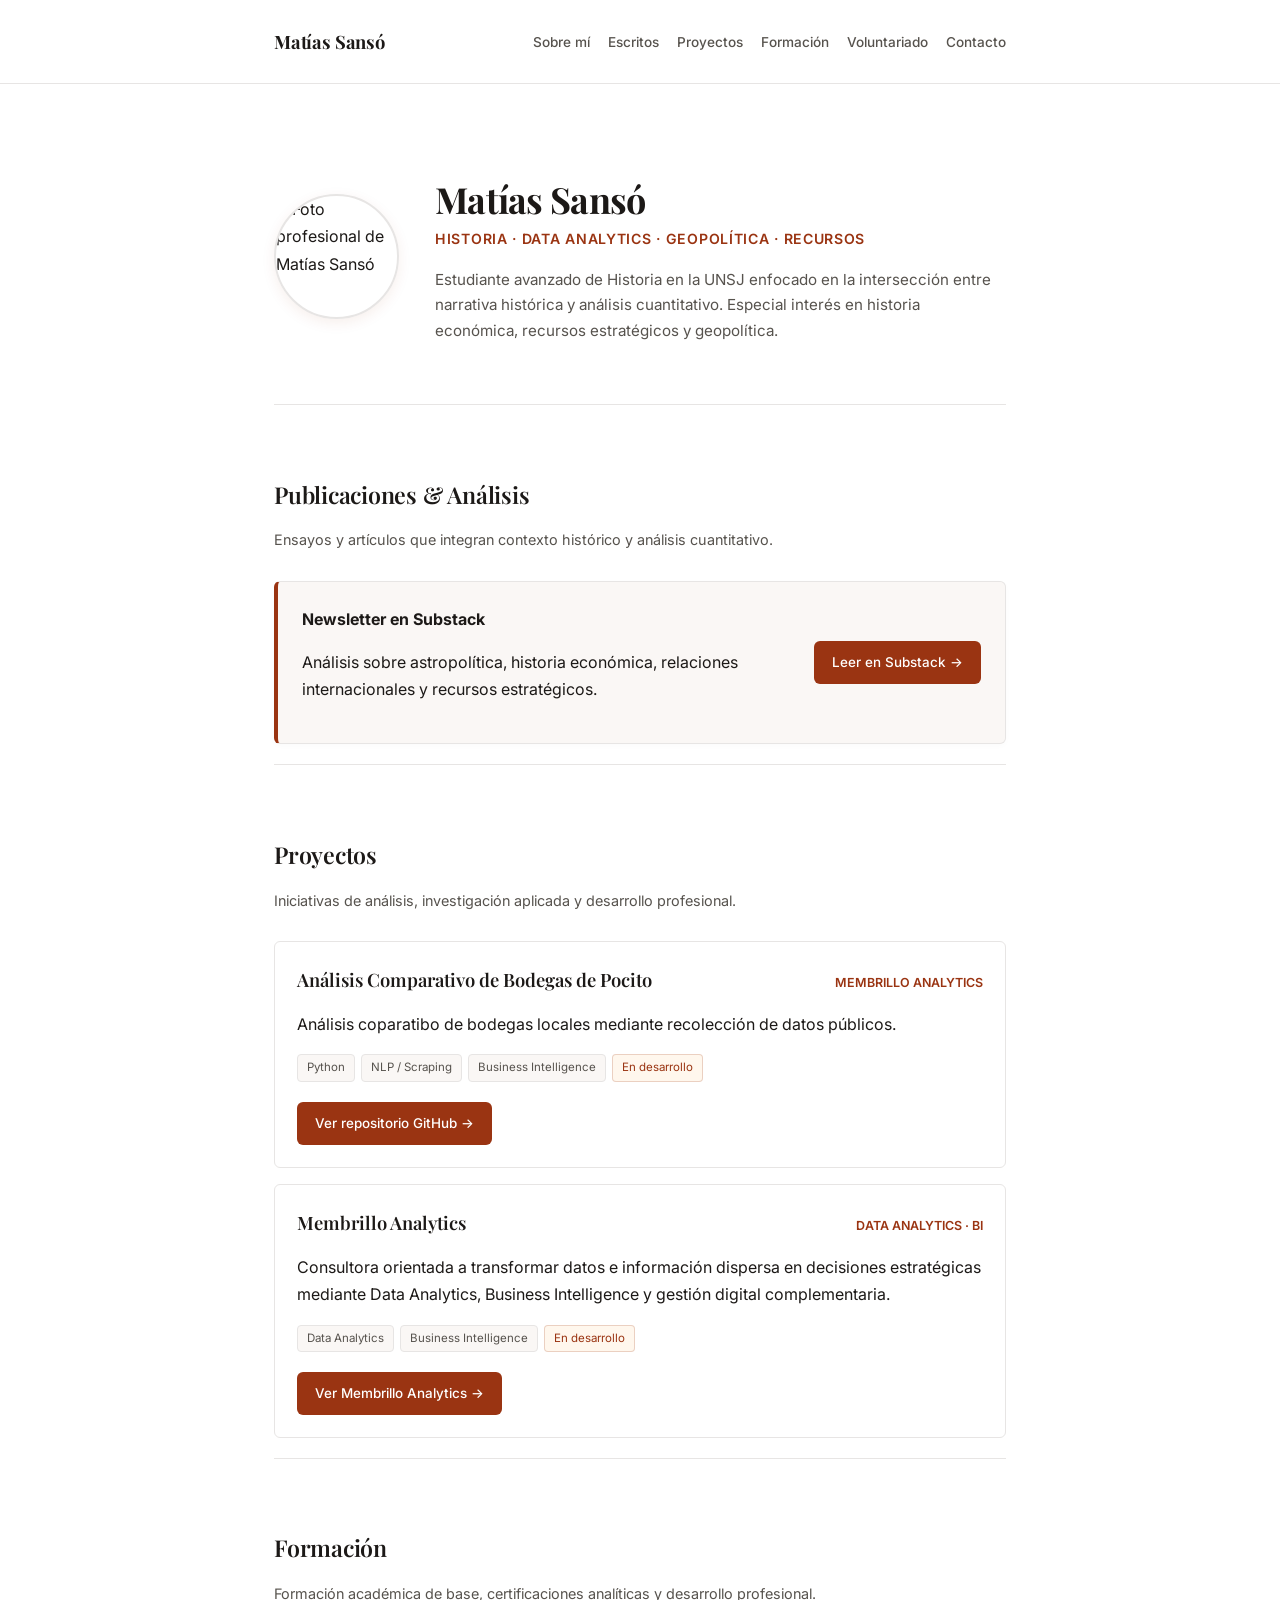
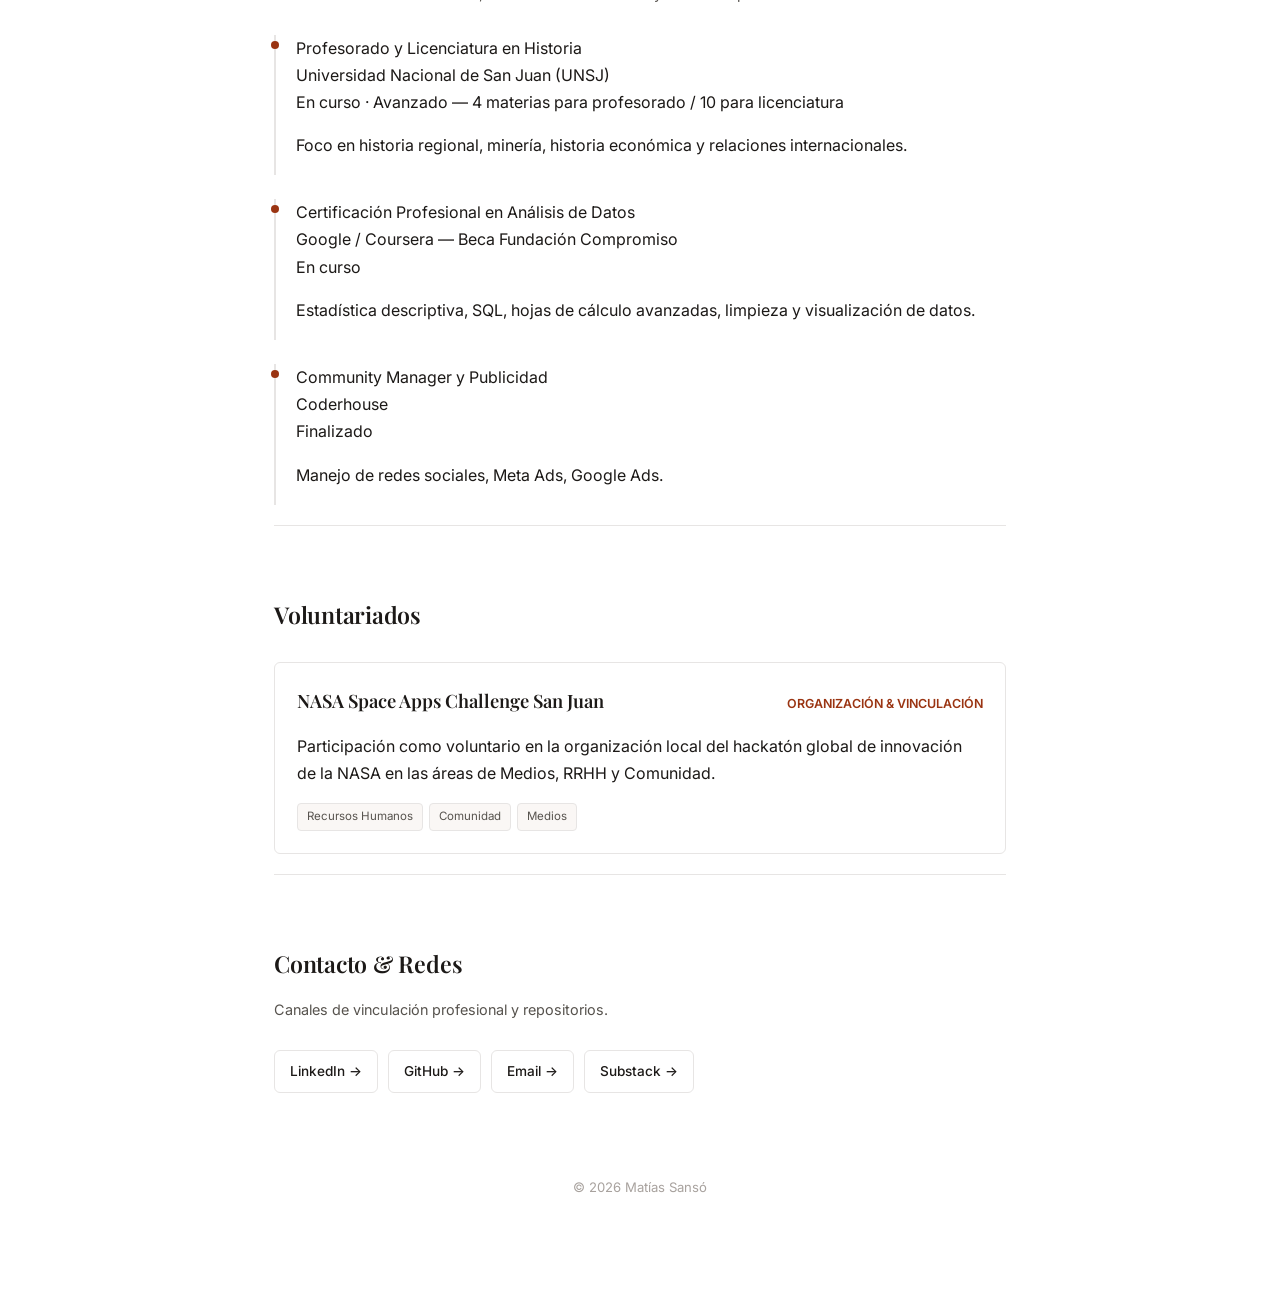
==== index.html @ 015ea5e7 "Update image source and srcset in index.html" ====
<!DOCTYPE html>
<html lang="es">
<head>
  <meta charset="utf-8">
  <meta name="viewport" content="width=device-width, initial-scale=1.0">
  <title>Matías Sansó | Historia, Datos & Geopolítica</title>
  <meta name="description" content="Matías Sansó — Historia, análisis de datos y geopolítica. Ensayos, proyectos y recursos profesionales desde San Juan, Argentina.">

  <!-- Social / SEO -->
  <meta property="og:title" content="Matías Sansó | Historia, Datos & Geopolítica">
  <meta property="og:description" content="Ensayos y proyectos sobre historia económica, recursos estratégicos y análisis cuantitativo.">
  <meta property="og:type" content="website">
  <meta property="og:url" content="https://matiassanso.github.io/">
  <meta property="og:image" content="https://matiassanso.github.io/assets/images/foto-profesional.webp">
  <meta name="twitter:card" content="summary_large_image">

  <link rel="icon" href="/assets/favicon.svg" type="image/svg+xml" />

  <!-- Fonts -->
  <link rel="preconnect" href="https://fonts.googleapis.com">
  <link rel="preconnect" href="https://fonts.gstatic.com" crossorigin>
  <link href="https://fonts.googleapis.com/css2?family=Inter:wght@300;400;500;600&family=Playfair+Display:ital,wght@0,500;0,600;0,700;1,400&display=swap" rel="stylesheet">

  <link rel="stylesheet" href="/assets/css/styles.min.css">
</head>

<body>
  <a class="skip-link" href="#main">Saltar al contenido</a>

  <nav aria-label="Navegación principal">
    <div class="nav-container container">
      <a href="#" class="nav-brand">Matías Sansó</a>

      <button class="nav-toggle" id="navToggle" aria-controls="navLinks" aria-expanded="false" aria-label="Abrir menú">
        ☰
      </button>

      <ul class="nav-links" id="navLinks">
        <li><a href="#sobre-mi">Sobre mí</a></li>
        <li><a href="#articulos">Escritos</a></li>
        <li><a href="#proyectos">Proyectos</a></li>
        <li><a href="#cv">Formación</a></li>
        <li><a href="#voluntariado">Voluntariado</a></li>
        <li><a href="#contacto">Contacto</a></li>
      </ul>
    </div>
  </nav>

  <main id="main" role="main" class="container">

    <header id="sobre-mi">
      <img
        src="/assets/images/fotoprofesional.jpeg"
        srcset="/assets/images/fotoprofesional.jpeg"
        alt="Foto profesional de Matías Sansó"
        class="profile-img"
        loading="lazy"
        width="125"
        height="125"
        onerror="this.onerror=null; this.src='/assets/images/foto-placeholder.svg'"
      >

      <div class="hero-content">
        <h1>Matías Sansó</h1>

        <div class="headline">Historia · Data Analytics · Geopolítica · Recursos</div>

        <p class="hero-text">
          Estudiante avanzado de Historia en la UNSJ enfocado en la intersección entre narrativa histórica y análisis cuantitativo. Especial interés en historia económica, recursos estratégicos y geopolítica.
        </p>
      </div>
    </header>

    <section id="articulos" aria-labelledby="articulos-title">
      <h2 id="articulos-title" class="section-title">Publicaciones & Análisis</h2>

      <p class="section-desc">Ensayos y artículos que integran contexto histórico y análisis cuantitativo.</p>

      <div class="substack-box" role="region" aria-label="Newsletter en Substack">
        <div>
          <strong>Newsletter en Substack</strong>
          <p>Análisis sobre astropolítica, historia económica, relaciones internacionales y recursos estratégicos.</p>
        </div>

        <a href="https://substack.com/@matiassanso" target="_blank" rel="noopener noreferrer" class="btn">Leer en Substack →</a>
      </div>
    </section>
<!-- ... fin de <section id="articulos"> ... -->

    <section id="proyectos" aria-labelledby="proyectos-title">
      <h2 id="proyectos-title" class="section-title">Proyectos</h2>
      <p class="section-desc">Iniciativas de análisis, investigación aplicada y desarrollo profesional.</p>

      <div class="grid">

        <!-- Tarjeta 1: Caso de estudio aplicado -->
        <div class="card" role="article" aria-label="Análisis Comparativo de Bodegas de Pocito">
          <div class="card-header">
            <span class="card-title">Análisis Comparativo de Bodegas de Pocito</span>
            <span class="card-meta">Membrillo Analytics</span>
          </div>
          <p class="card-text">
            Análisis coparatibo de bodegas locales mediante recolección de datos públicos.
          </p>
          <div class="tags">
            <span class="tag">Python</span>
            <span class="tag">NLP / Scraping</span>
            <span class="tag">Business Intelligence</span>
            <span class="tag status">En desarrollo</span>
          </div>
          <div style="margin-top: 1.25rem;">
            <a href="https://github.com/matiassanso/analisis-presencia-digital-bodegas" target="_blank" rel="noopener noreferrer" class="btn">
              Ver repositorio GitHub →
            </a>
          </div>
        </div>

        <div class="card" role="article" aria-label="Membrillo Analytics">
          <div class="card-header">
            <span class="card-title">Membrillo Analytics</span>
            <span class="card-meta">Data Analytics · BI</span>
          </div>
          <p class="card-text">
            Consultora orientada a transformar datos e información dispersa en decisiones estratégicas mediante Data Analytics, Business Intelligence y gestión digital complementaria.
          </p>
          <div class="tags">
            <span class="tag">Data Analytics</span>
            <span class="tag">Business Intelligence</span>
            <span class="tag status">En desarrollo</span>
          </div>
          <div style="margin-top: 1.25rem;">
            <a href="/membrillo-analytics/" class="btn">
              Ver Membrillo Analytics →
            </a>
          </div>
        </div>

      </div>
    </section>

    <section id="cv" aria-labelledby="cv-title">
      <h2 id="cv-title" class="section-title">Formación</h2>

      <p class="section-desc">Formación académica de base, certificaciones analíticas y desarrollo profesional.</p>

      <div class="timeline">
        <div class="timeline-item">
          <div class="timeline-role">Profesorado y Licenciatura en Historia</div>
          <div class="timeline-org">Universidad Nacional de San Juan (UNSJ)</div>
          <div class="timeline-status">En curso · Avanzado — 4 materias para profesorado / 10 para licenciatura</div>
          <p class="timeline-desc">Foco en historia regional, minería, historia económica y relaciones internacionales.</p>
        </div>

        <div class="timeline-item">
          <div class="timeline-role">Certificación Profesional en Análisis de Datos</div>
          <div class="timeline-org">Google / Coursera — Beca Fundación Compromiso</div>
          <div class="timeline-status">En curso</div>
          <p class="timeline-desc">Estadística descriptiva, SQL, hojas de cálculo avanzadas, limpieza y visualización de datos.</p>
        </div>

        <div class="timeline-item">
          <div class="timeline-role">Community Manager y Publicidad</div>
          <div class="timeline-org">Coderhouse</div>
          <div class="timeline-status">Finalizado</div>
          <p class="timeline-desc">Manejo de redes sociales, Meta Ads, Google Ads.</p>
        </div>
      </div>
    </section>

    <section id="voluntariado" aria-labelledby="voluntariado-title">
      <h2 id="voluntariado-title" class="section-title">Voluntariados</h2>
      <p class="section-desc"></p>

      <div class="grid">
        <div class="card" role="article" aria-label="NASA Space Apps Challenge San Juan">
          <div class="card-header">
            <span class="card-title">NASA Space Apps Challenge San Juan</span>
            <span class="card-meta">Organización &amp; Vinculación</span>
          </div>

          <p class="card-text">Participación como voluntario en la organización local del hackatón global de innovación de la NASA en las áreas de Medios, RRHH y Comunidad.</p>

          <div class="tags">
            <span class="tag">Recursos Humanos</span>
            <span class="tag">Comunidad</span>
            <span class="tag">Medios</span>
          </div>
        </div>
      </div>
    </section>

    <section id="contacto" aria-labelledby="contacto-title">
      <h2 id="contacto-title" class="section-title">Contacto &amp; Redes</h2>
      <p class="section-desc">Canales de vinculación profesional y repositorios.</p>

      <div class="contact-links" role="navigation" aria-label="Enlaces de contacto">
        <a href="https://www.linkedin.com/in/matiassansoc" target="_blank" rel="noopener noreferrer" class="contact-btn">LinkedIn →</a>

        <a href="https://github.com/matiassanso" target="_blank" rel="noopener noreferrer" class="contact-btn">GitHub →</a>

        <a href="mailto:matysanso98@gmail.com" class="contact-btn">Email →</a>

        <a href="https://substack.com/@matiassanso" target="_blank" rel="noopener noreferrer" class="contact-btn">Substack →</a>
      </div>
    </section>

    <footer>
      <p>&copy; 2026 Matías Sansó</p>
    </footer>
  </main>

  <!-- Minimal mobile nav toggle script (accessible) -->
  <script>
    (function(){
      const btn = document.getElementById('navToggle');
      const links = document.getElementById('navLinks');

      btn.addEventListener('click', function(){
        const expanded = this.getAttribute('aria-expanded') === 'true';
        this.setAttribute('aria-expanded', String(!expanded));
        links.classList.toggle('mobile-open');
      });

      document.addEventListener('click', function(e){
        if (!links.contains(e.target) && !btn.contains(e.target)) {
          links.classList.remove('mobile-open');
          btn.setAttribute('aria-expanded', 'false');
        }
      });

      document.addEventListener('keydown', function(e){
        if (e.key === 'Escape') {
          links.classList.remove('mobile-open');
          btn.setAttribute('aria-expanded', 'false');
          btn.focus();
        }
      });
    })();
  </script>

  <!-- Structured data (minimal) -->
  <script type="application/ld+json">
  {
    "@context": "https://schema.org",
    "@type": "Person",
    "name": "Matías Sansó",
    "url": "https://matiassanso.github.io/",
    "sameAs": [
      "https://www.linkedin.com/in/matiassansoc",
      "https://github.com/matiassanso",
      "https://substack.com/@matiassanso"
    ],
    "jobTitle": "Historia · Data Analytics · Geopolítica"
  }
  </script>

</body>
</html>
---- assets/css/styles.min.css ----
:root{--bg:#ffffff;--surface:#faf7f5;--card-bg:#ffffff;--text-main:#1c1917;--text-muted:#57534e;--text-subtle:#a8a29e;--border:#e7e5e4;--border-focus:#9a3412;--accent:#9a3412;--accent-soft:#fff7ed;--radius:6px}*,*::before,*::after{box-sizing:border-box}html{scroll-behavior:smooth}body{font-family:'Inter',system-ui,-apple-system,sans-serif;background-color:var(--bg);color:var(--text-main);line-height:1.7;font-size:1rem;margin:0;padding-bottom:80px;-webkit-font-smoothing:antialiased}.skip-link{position:absolute;left:-999px;top:auto;width:1px;height:1px;overflow:hidden;z-index:1000}.skip-link:focus{left:16px;top:16px;width:auto;height:auto;padding:8px 12px;background:var(--accent);color:#fff;border-radius:4px;text-decoration:none}.container{max-width:780px;margin:0 auto;padding:0 24px}nav{position:sticky;top:0;background:rgba(255,255,255,0.94);backdrop-filter:blur(8px);border-bottom:1px solid var(--border);z-index:100}.nav-container{max-width:780px;margin:0 auto;padding:12px 24px;display:flex;justify-content:space-between;align-items:center;gap:12px}.nav-brand{font-family:'Playfair Display',Georgia,serif;font-weight:700;color:var(--text-main);text-decoration:none;font-size:1.15rem;letter-spacing:-0.01em}.nav-brand:hover{color:var(--accent)}.nav-links{display:flex;gap:18px;list-style:none;align-items:center}.nav-links a{color:var(--text-muted);text-decoration:none;font-size:0.85rem;font-weight:500;transition:color 0.2s}.nav-links a:hover,.nav-links a:focus{color:var(--accent);outline:none}.nav-toggle{display:none;background:none;border:1px solid var(--border);padding:6px 8px;border-radius:6px;cursor:pointer}header{padding:70px 0 45px;display:flex;gap:36px;align-items:center;border-bottom:1px solid var(--border)}.profile-img{width:125px;height:125px;border-radius:50%;object-fit:cover;border:2px solid var(--border);box-shadow:0 4px 14px rgba(154,52,18,0.08);flex-shrink:0}.hero-content h1{font-family:'Playfair Display',Georgia,serif;font-size:2.25rem;font-weight:700;color:var(--text-main);line-height:1.2;margin-bottom:6px;letter-spacing:-0.02em}.headline{font-size:0.88rem;color:var(--accent);font-weight:600;margin-bottom:14px;text-transform:uppercase;letter-spacing:0.05em}.hero-text{color:var(--text-muted);font-size:0.95rem}section{padding:50px 0 20px;border-bottom:1px solid var(--border)}section:last-of-type{border-bottom:none}.section-title{font-family:'Playfair Display',Georgia,serif;font-size:1.45rem;font-weight:600;color:var(--text-main);margin-bottom:6px;letter-spacing:-0.01em}.section-desc{color:var(--text-muted);font-size:0.9rem;margin-bottom:28px}.substack-box{background:var(--surface);border:1px solid var(--border);border-left:4px solid var(--accent);border-radius:var(--radius);padding:24px;display:flex;justify-content:space-between;align-items:center;gap:20px;box-shadow:0 2px 6px rgba(0,0,0,0.02)}.btn{display:inline-block;background:var(--accent);color:#ffffff;font-weight:500;font-size:0.84rem;padding:10px 18px;border-radius:var(--radius);text-decoration:none;white-space:nowrap;transition:opacity 0.2s,transform 0.15s}.btn:hover{opacity:0.92;transform:translateY(-1px)}.btn:focus-visible{outline:3px solid rgba(154,52,18,0.18);outline-offset:2px}.grid{display:grid;grid-template-columns:1fr;gap:16px}.card{background:var(--card-bg);border:1px solid var(--border);border-radius:var(--radius);padding:22px;text-decoration:none;color:inherit;transition:border-color 0.2s,box-shadow 0.2s,transform 0.15s}.card:hover{border-color:var(--border-focus);box-shadow:0 6px 16px rgba(154,52,18,0.05);transform:translateY(-2px)}.card-header{display:flex;justify-content:space-between;align-items:baseline;margin-bottom:8px;gap:6px;flex-wrap:wrap}.card-title{font-family:'Playfair Display',Georgia,serif;font-size:1.15rem;font-weight:600}.card-meta{font-size:0.78rem;font-weight:600;color:var(--accent);text-transform:uppercase}.tags{display:flex;flex-wrap:wrap;gap:6px}.tag{background:var(--surface);border:1px solid var(--border);color:var(--text-muted);font-size:0.72rem;padding:3px 9px;border-radius:4px}.tag.status{background:var(--accent-soft);border-color:rgba(154,52,18,0.2);color:var(--accent)}.timeline{display:flex;flex-direction:column;gap:24px}.timeline-item{border-left:2px solid var(--border);padding-left:20px;position:relative}.timeline-item::before{content:'';position:absolute;left:-5px;top:6px;width:8px;height:8px;border-radius:50%;background:var(--accent)}.contact-links{display:flex;flex-wrap:wrap;gap:10px}.contact-btn{display:inline-flex;align-items:center;background:#ffffff;border:1px solid var(--border);color:var(--text-main);padding:9px 15px;border-radius:var(--radius);text-decoration:none;font-size:0.85rem;font-weight:500}.contact-btn:hover,.contact-btn:focus{border-color:var(--accent);color:var(--accent);background:var(--surface)}footer{padding-top:50px;text-align:center;color:var(--text-subtle);font-size:0.82rem}@media (max-width:640px){header{flex-direction:column;text-align:center;gap:18px}.nav-links{display:none;flex-direction:column;gap:10px}.nav-links.mobile-open{display:flex;position:absolute;left:16px;right:16px;top:64px;background:#fff;padding:12px;border-radius:8px;border:1px solid var(--border);box-shadow:0 8px 24px rgba(0,0,0,0.06)}.nav-toggle{display:inline-flex}.substack-box{flex-direction:column;align-items:flex-start}}:focus{outline:none}:focus-visible{outline:3px solid rgba(154,52,18,0.18);outline-offset:2px}
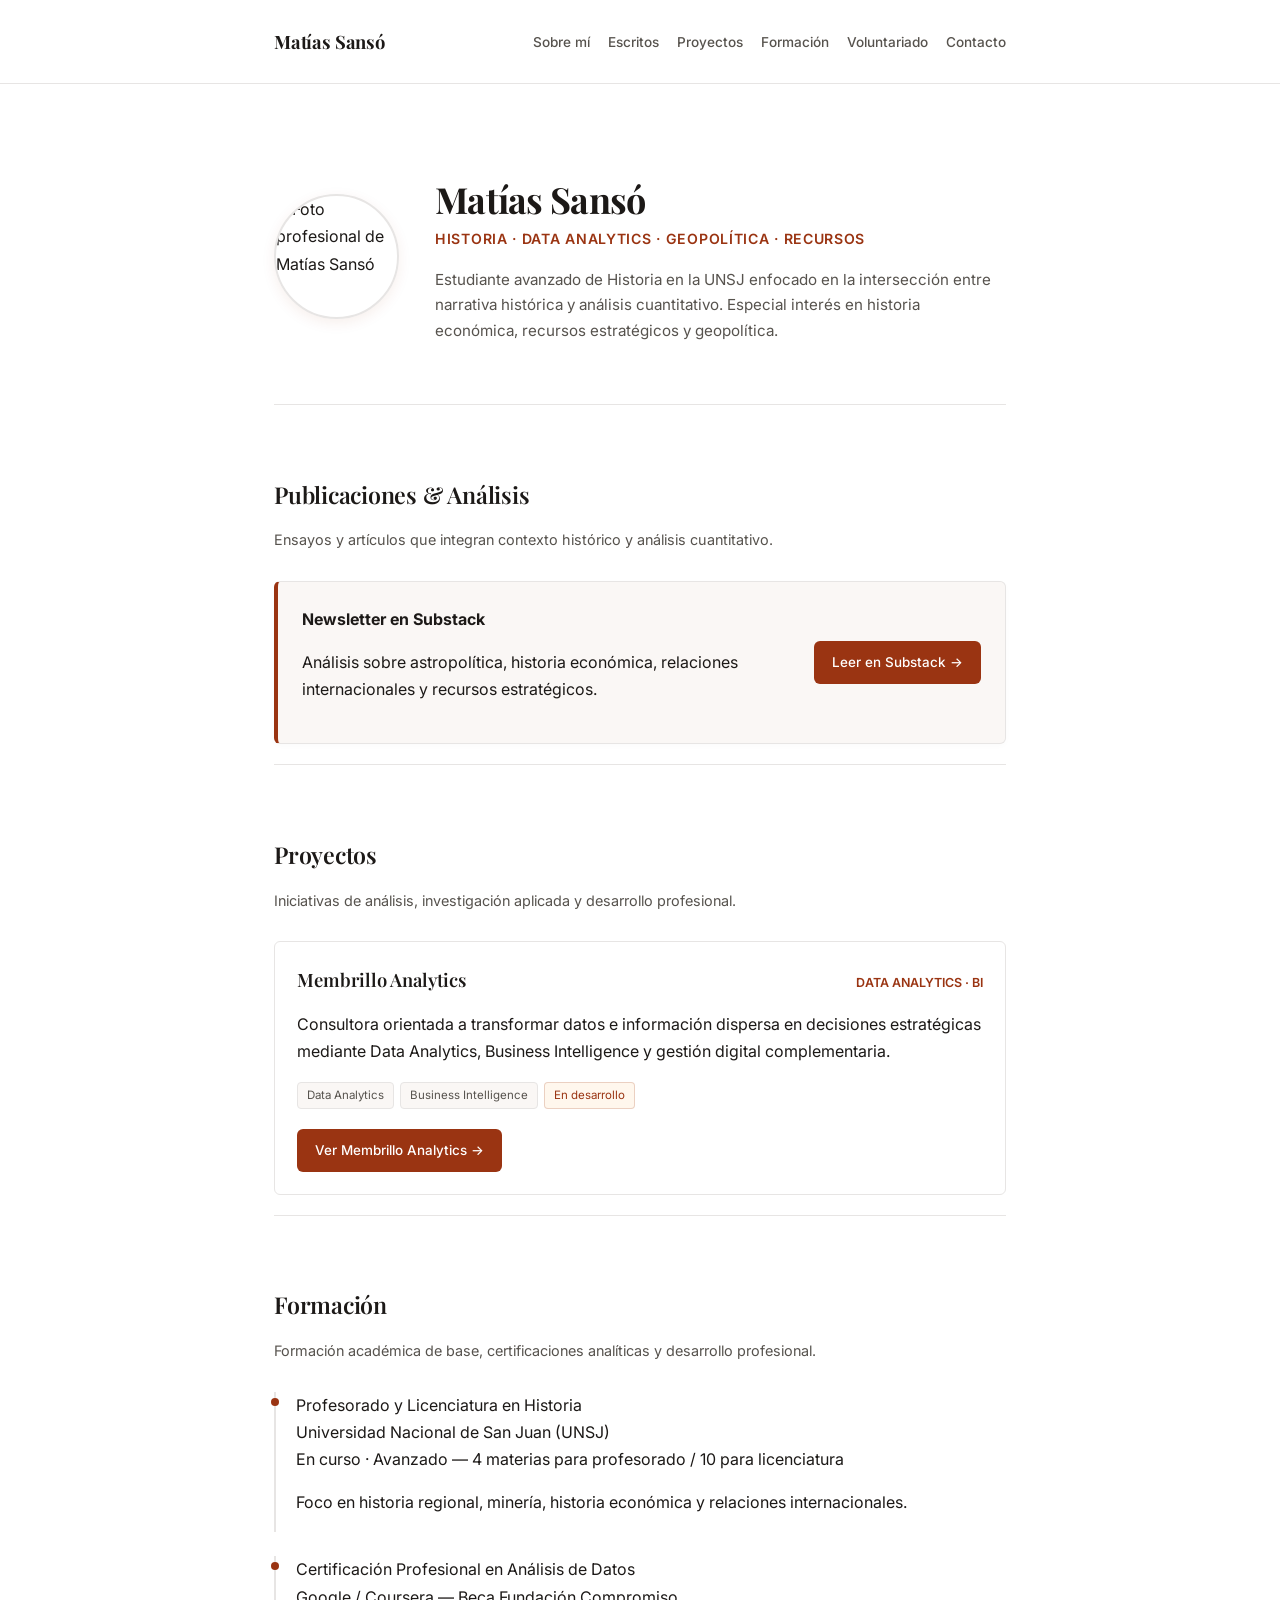
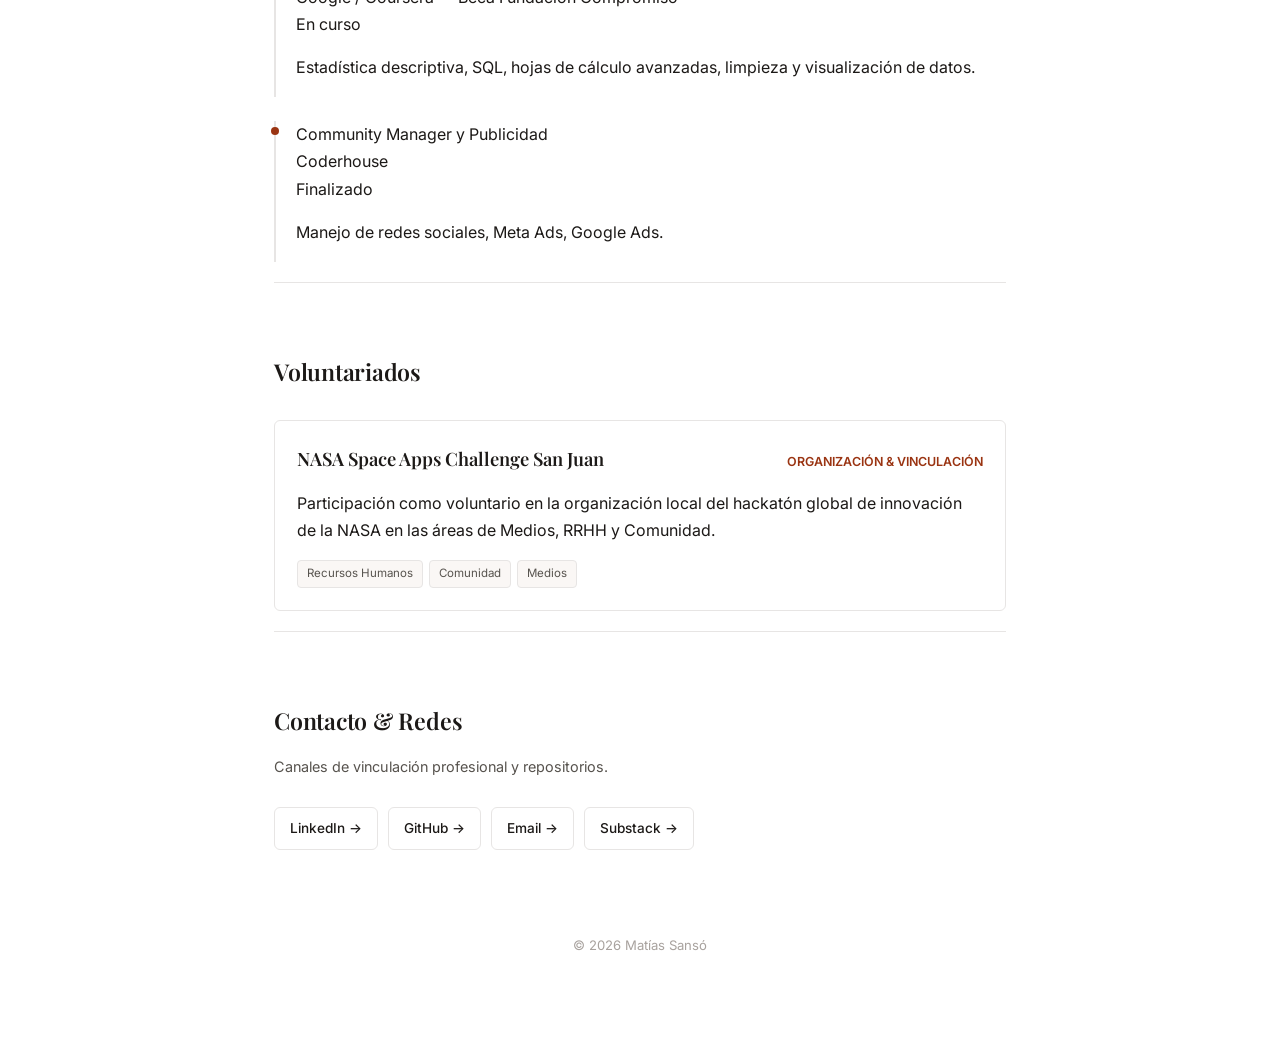
==== commit 3f09059f: "Remove project card for Bodegas de Pocito Removed the first project card for 'Análisis Comparativo d" ====
--- a/index.html
+++ b/index.html
@@ -90,30 +90,7 @@
     <section id="proyectos" aria-labelledby="proyectos-title">
       <h2 id="proyectos-title" class="section-title">Proyectos</h2>
       <p class="section-desc">Iniciativas de análisis, investigación aplicada y desarrollo profesional.</p>
-
       <div class="grid">
-
-        <!-- Tarjeta 1: Caso de estudio aplicado -->
-        <div class="card" role="article" aria-label="Análisis Comparativo de Bodegas de Pocito">
-          <div class="card-header">
-            <span class="card-title">Análisis Comparativo de Bodegas de Pocito</span>
-            <span class="card-meta">Membrillo Analytics</span>
-          </div>
-          <p class="card-text">
-            Análisis coparatibo de bodegas locales mediante recolección de datos públicos.
-          </p>
-          <div class="tags">
-            <span class="tag">Python</span>
-            <span class="tag">NLP / Scraping</span>
-            <span class="tag">Business Intelligence</span>
-            <span class="tag status">En desarrollo</span>
-          </div>
-          <div style="margin-top: 1.25rem;">
-            <a href="https://github.com/matiassanso/analisis-presencia-digital-bodegas" target="_blank" rel="noopener noreferrer" class="btn">
-              Ver repositorio GitHub →
-            </a>
-          </div>
-        </div>
 
         <div class="card" role="article" aria-label="Membrillo Analytics">
           <div class="card-header">
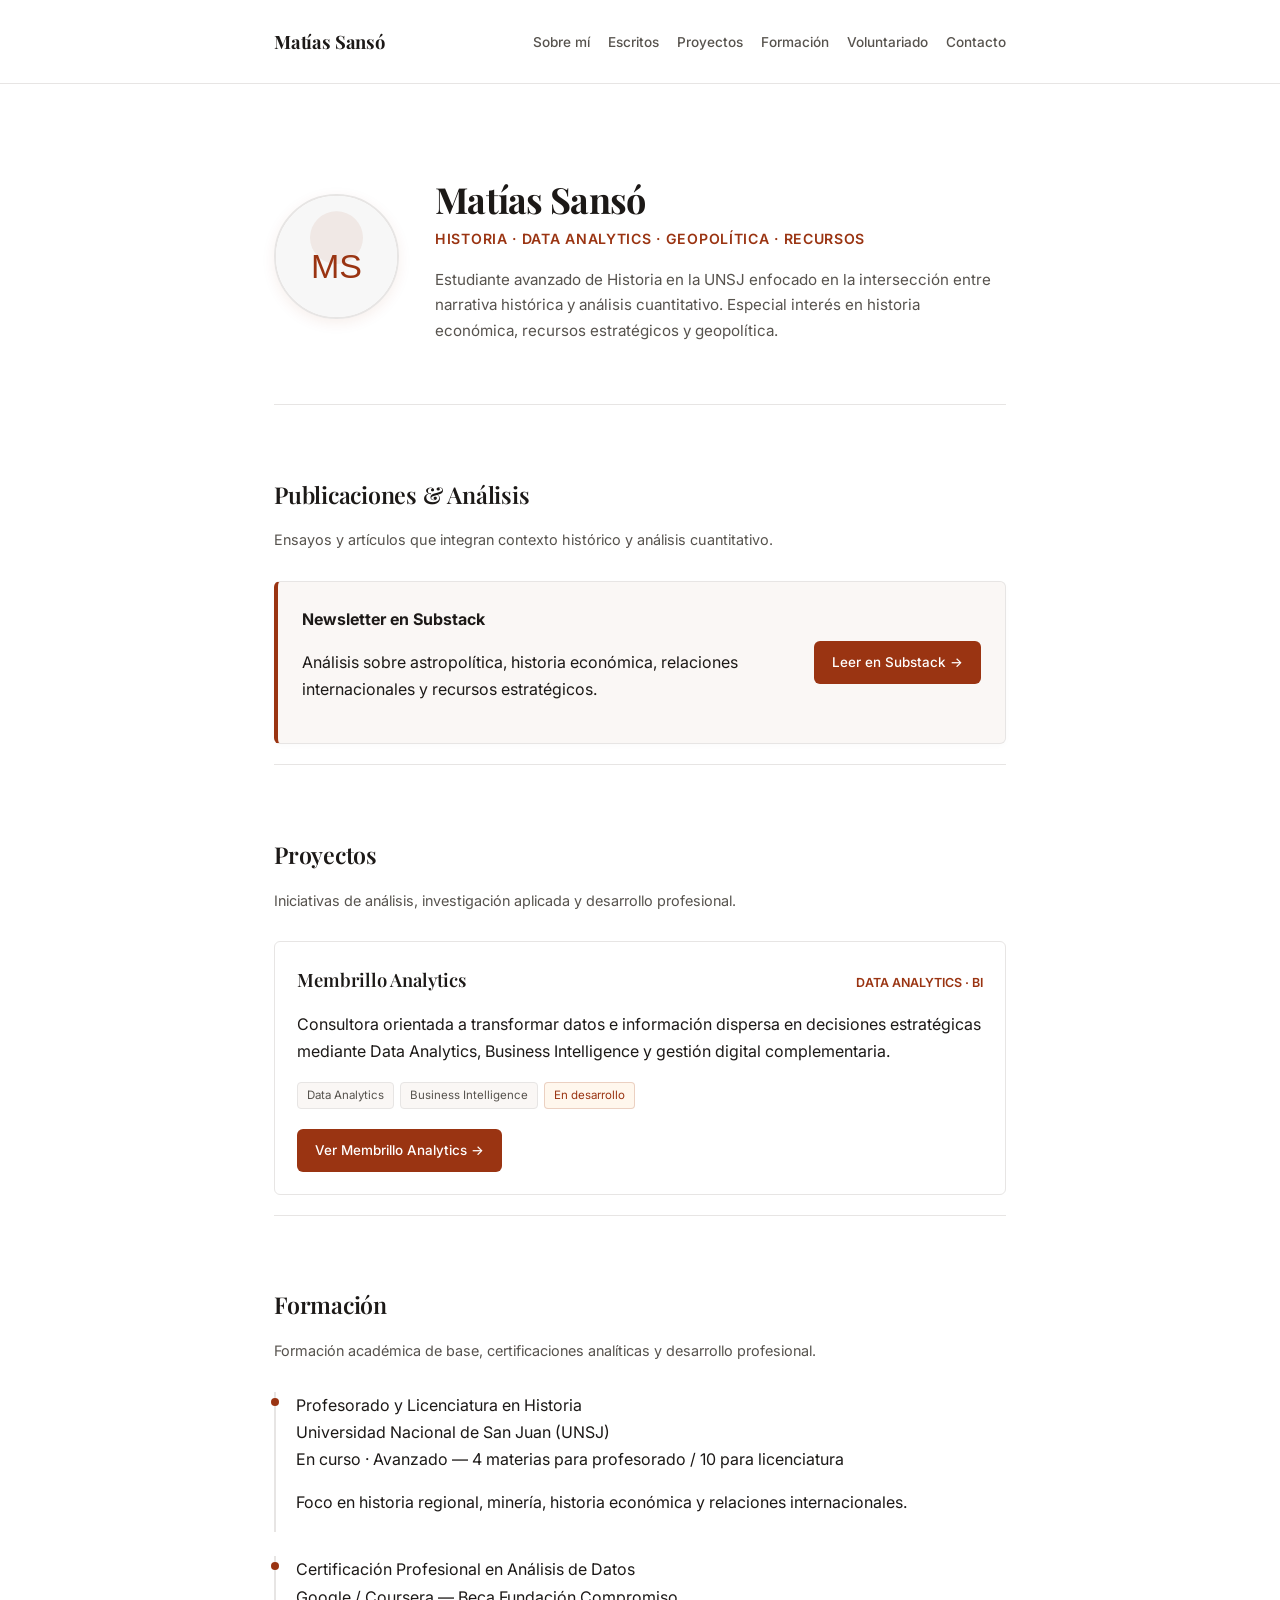
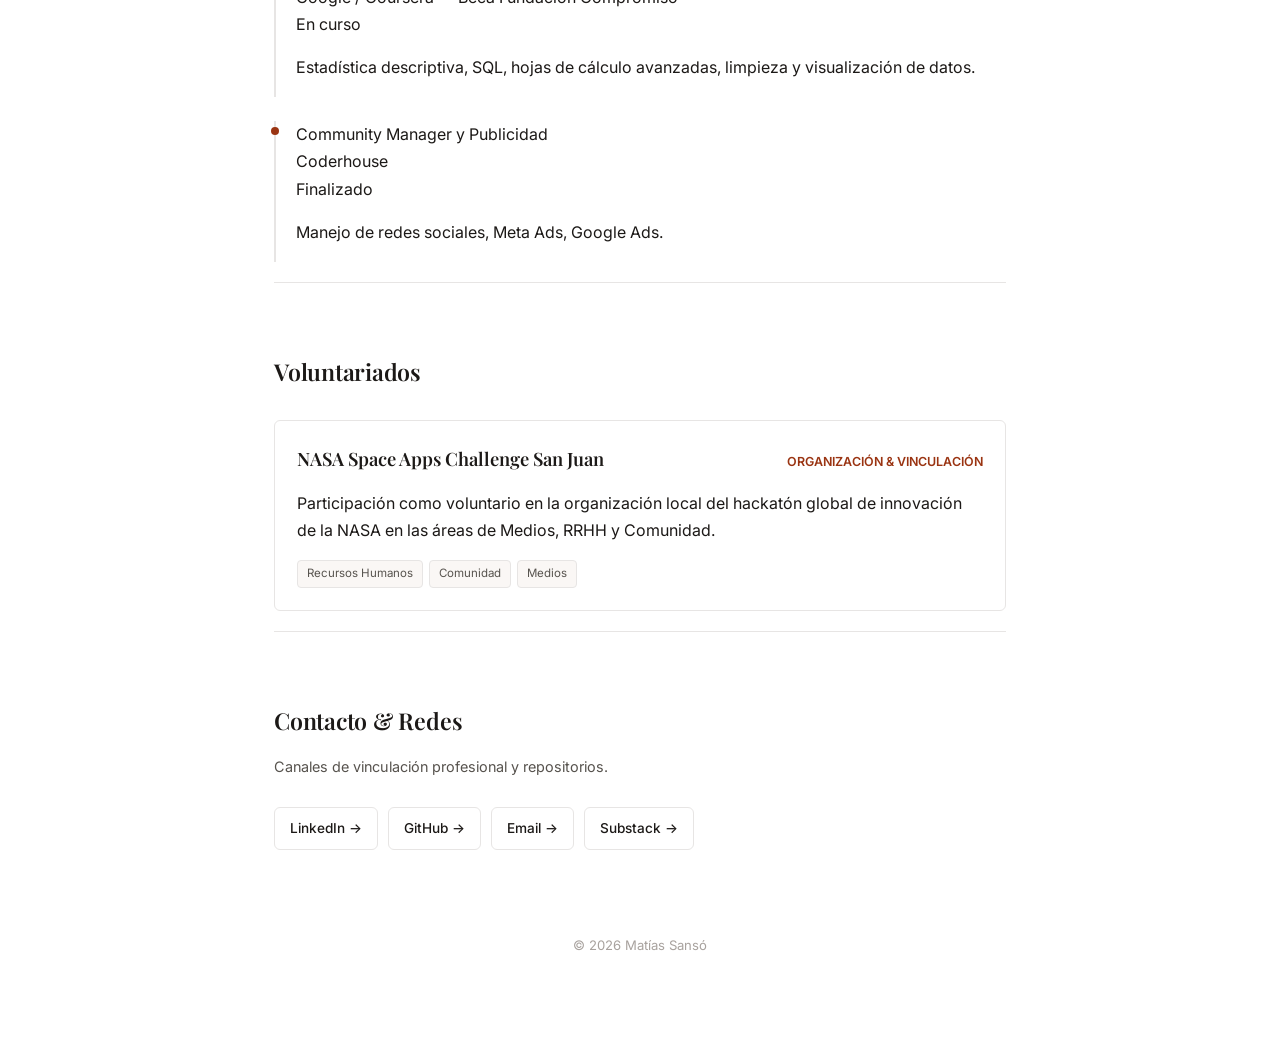
==== commit 67dac764: "Update profile image and restructure header section" ====
--- a/index.html
+++ b/index.html
@@ -11,7 +11,7 @@
   <meta property="og:description" content="Ensayos y proyectos sobre historia económica, recursos estratégicos y análisis cuantitativo.">
   <meta property="og:type" content="website">
   <meta property="og:url" content="https://matiassanso.github.io/">
-  <meta property="og:image" content="https://matiassanso.github.io/assets/images/foto-profesional.webp">
+  <meta property="og:image" content="https://matiassanso.github.io/assets/images/fotoprofesional.jpeg">
   <meta name="twitter:card" content="summary_large_image">
 
   <link rel="icon" href="/assets/favicon.svg" type="image/svg+xml" />
@@ -47,30 +47,25 @@
   </nav>
 
   <main id="main" role="main" class="container">
-
-    <header id="sobre-mi">
-      <img
-        src="/assets/images/fotoprofesional.jpeg"
-        srcset="/assets/images/fotoprofesional.jpeg"
-        alt="Foto profesional de Matías Sansó"
-        class="profile-img"
-        loading="lazy"
-        width="125"
-        height="125"
-        onerror="this.onerror=null; this.src='/assets/images/foto-placeholder.svg'"
-      >
-
-      <div class="hero-content">
-        <h1>Matías Sansó</h1>
-
-        <div class="headline">Historia · Data Analytics · Geopolítica · Recursos</div>
-
-        <p class="hero-text">
-          Estudiante avanzado de Historia en la UNSJ enfocado en la intersección entre narrativa histórica y análisis cuantitativo. Especial interés en historia económica, recursos estratégicos y geopolítica.
-        </p>
-      </div>
-    </header>
-
+<header id="sobre-mi">
+  <img
+    src="/assets/images/fotoprofesional.jpg"
+    alt="Foto profesional de Matías Sansó"
+    class="profile-img"
+    loading="lazy"
+    width="125"
+    height="125"
+    onerror="this.onerror=null; this.src='/assets/images/foto-placeholder.svg'"
+  >
+
+  <div class="hero-content">
+    <h1>Matías Sansó</h1>
+    <div class="headline">Historia · Data Analytics · Geopolítica · Recursos</div>
+    <p class="hero-text">
+      Estudiante avanzado de Historia en la UNSJ enfocado en la intersección entre narrativa histórica y análisis cuantitativo. Especial interés en historia económica, recursos estratégicos y geopolítica.
+    </p>
+  </div>
+</header>
     <section id="articulos" aria-labelledby="articulos-title">
       <h2 id="articulos-title" class="section-title">Publicaciones & Análisis</h2>
 
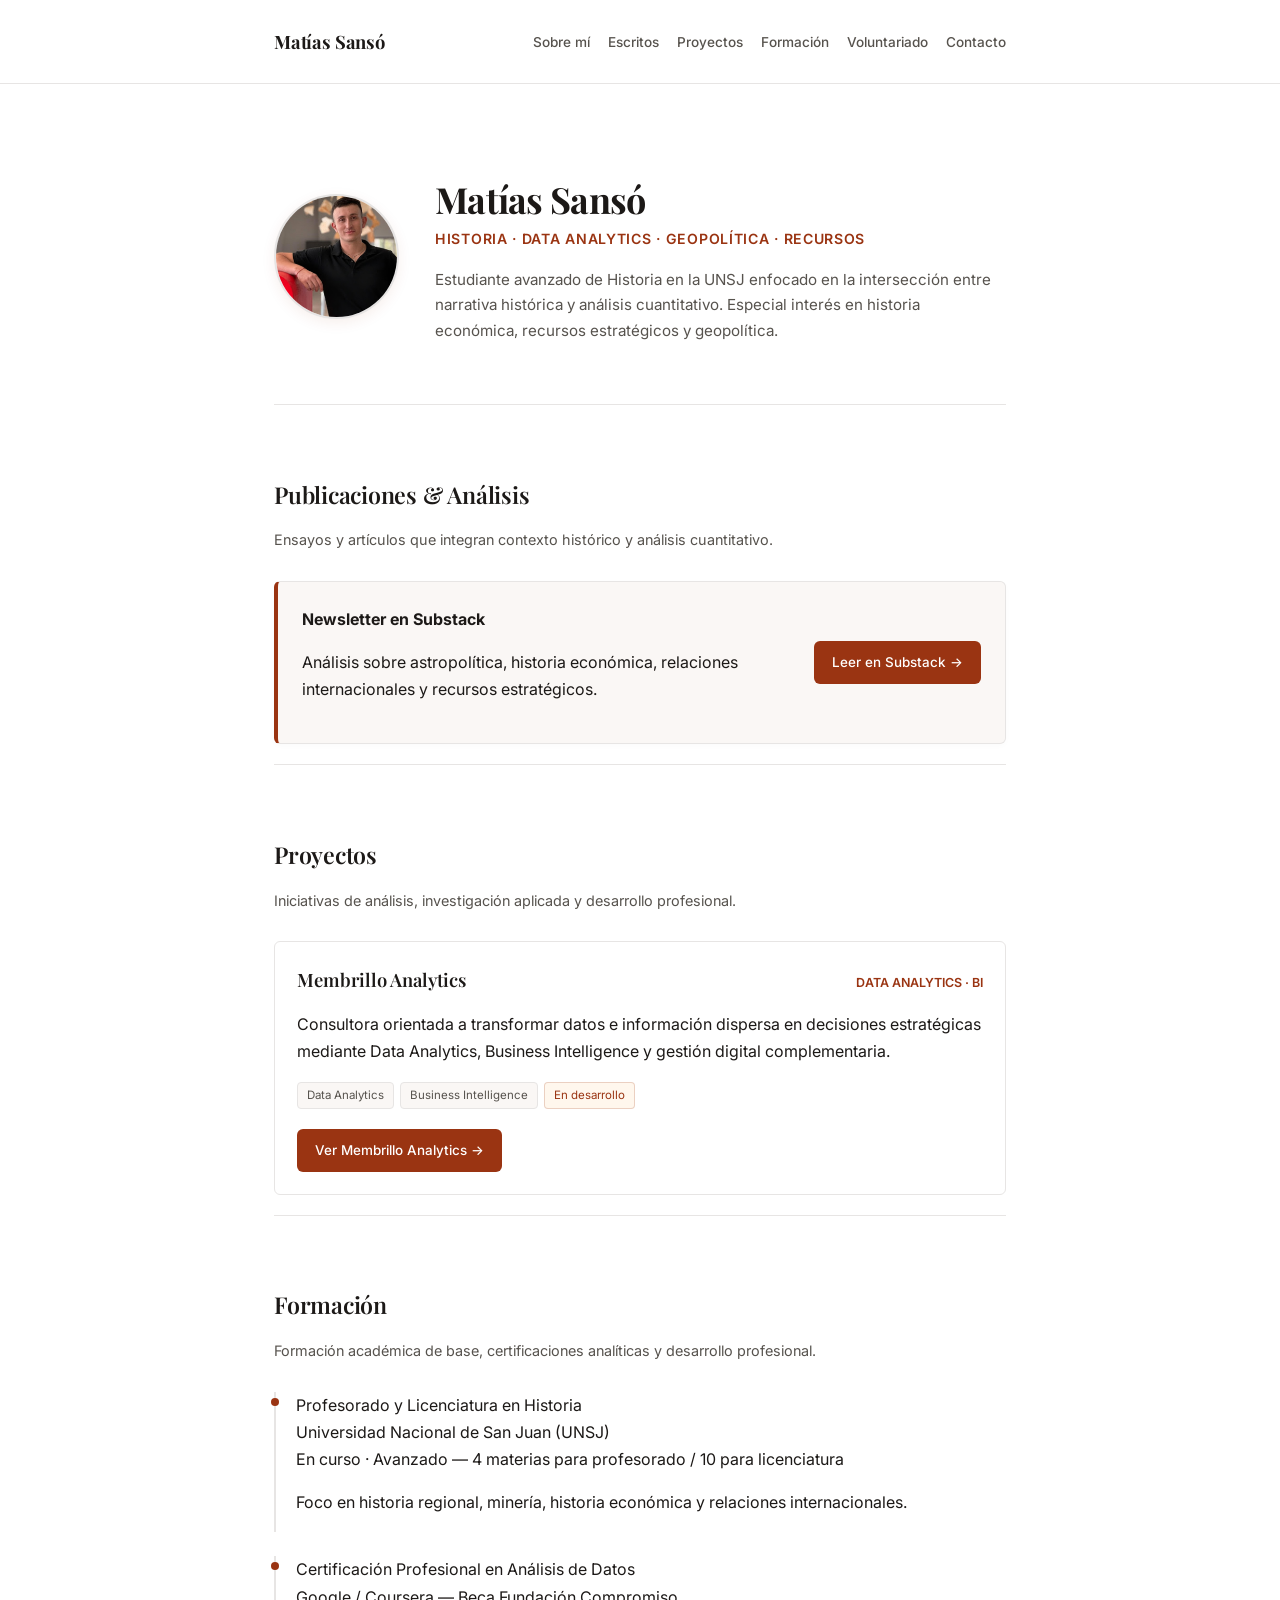
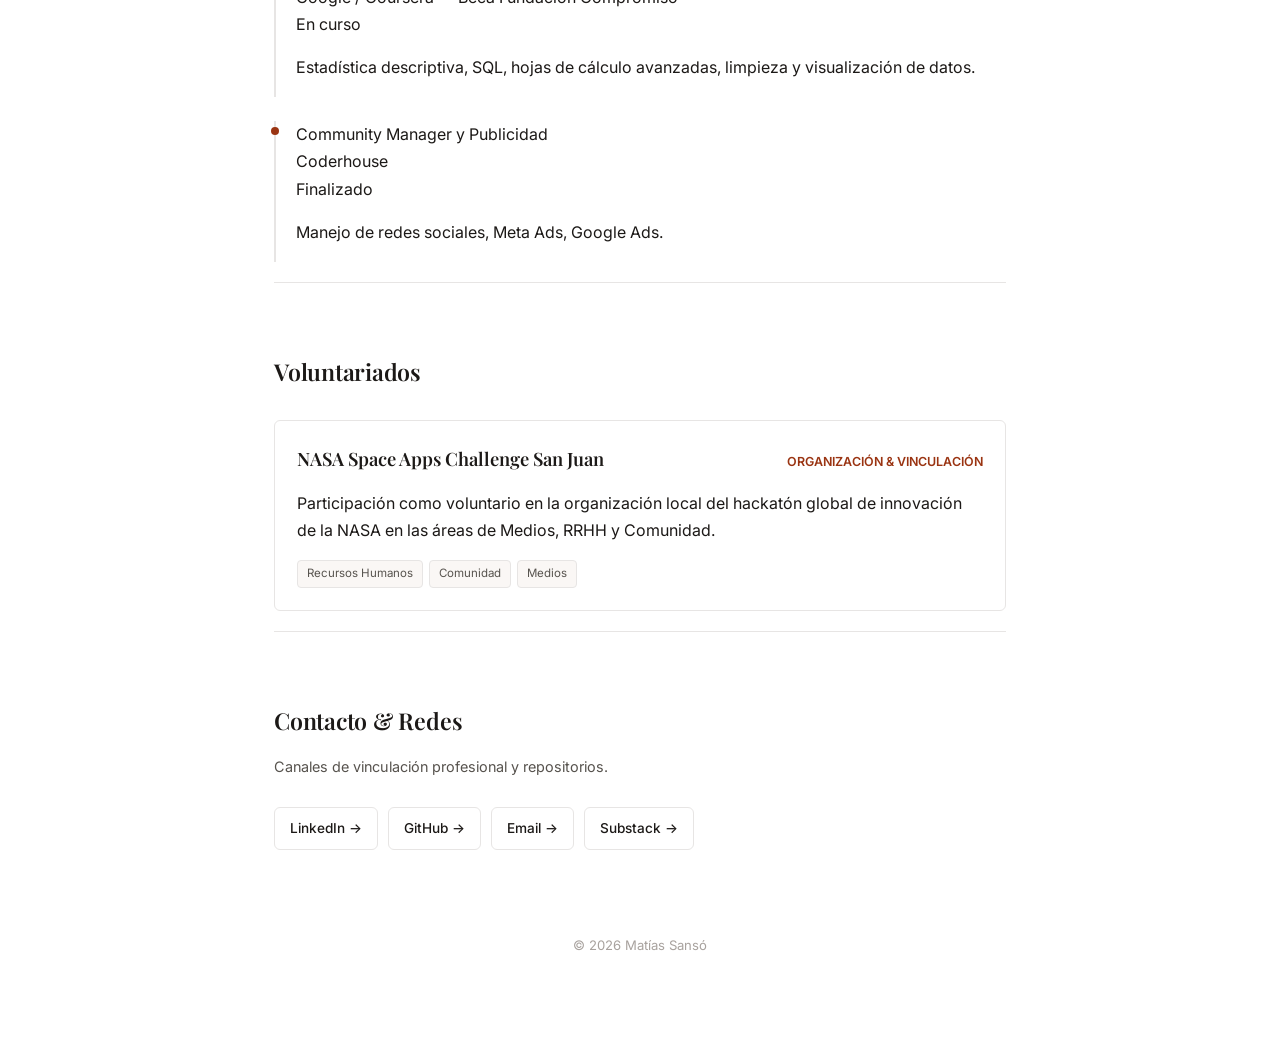
==== commit dc8dddd5: "Update index.html" ====
(no text change in the page or its own stylesheets)
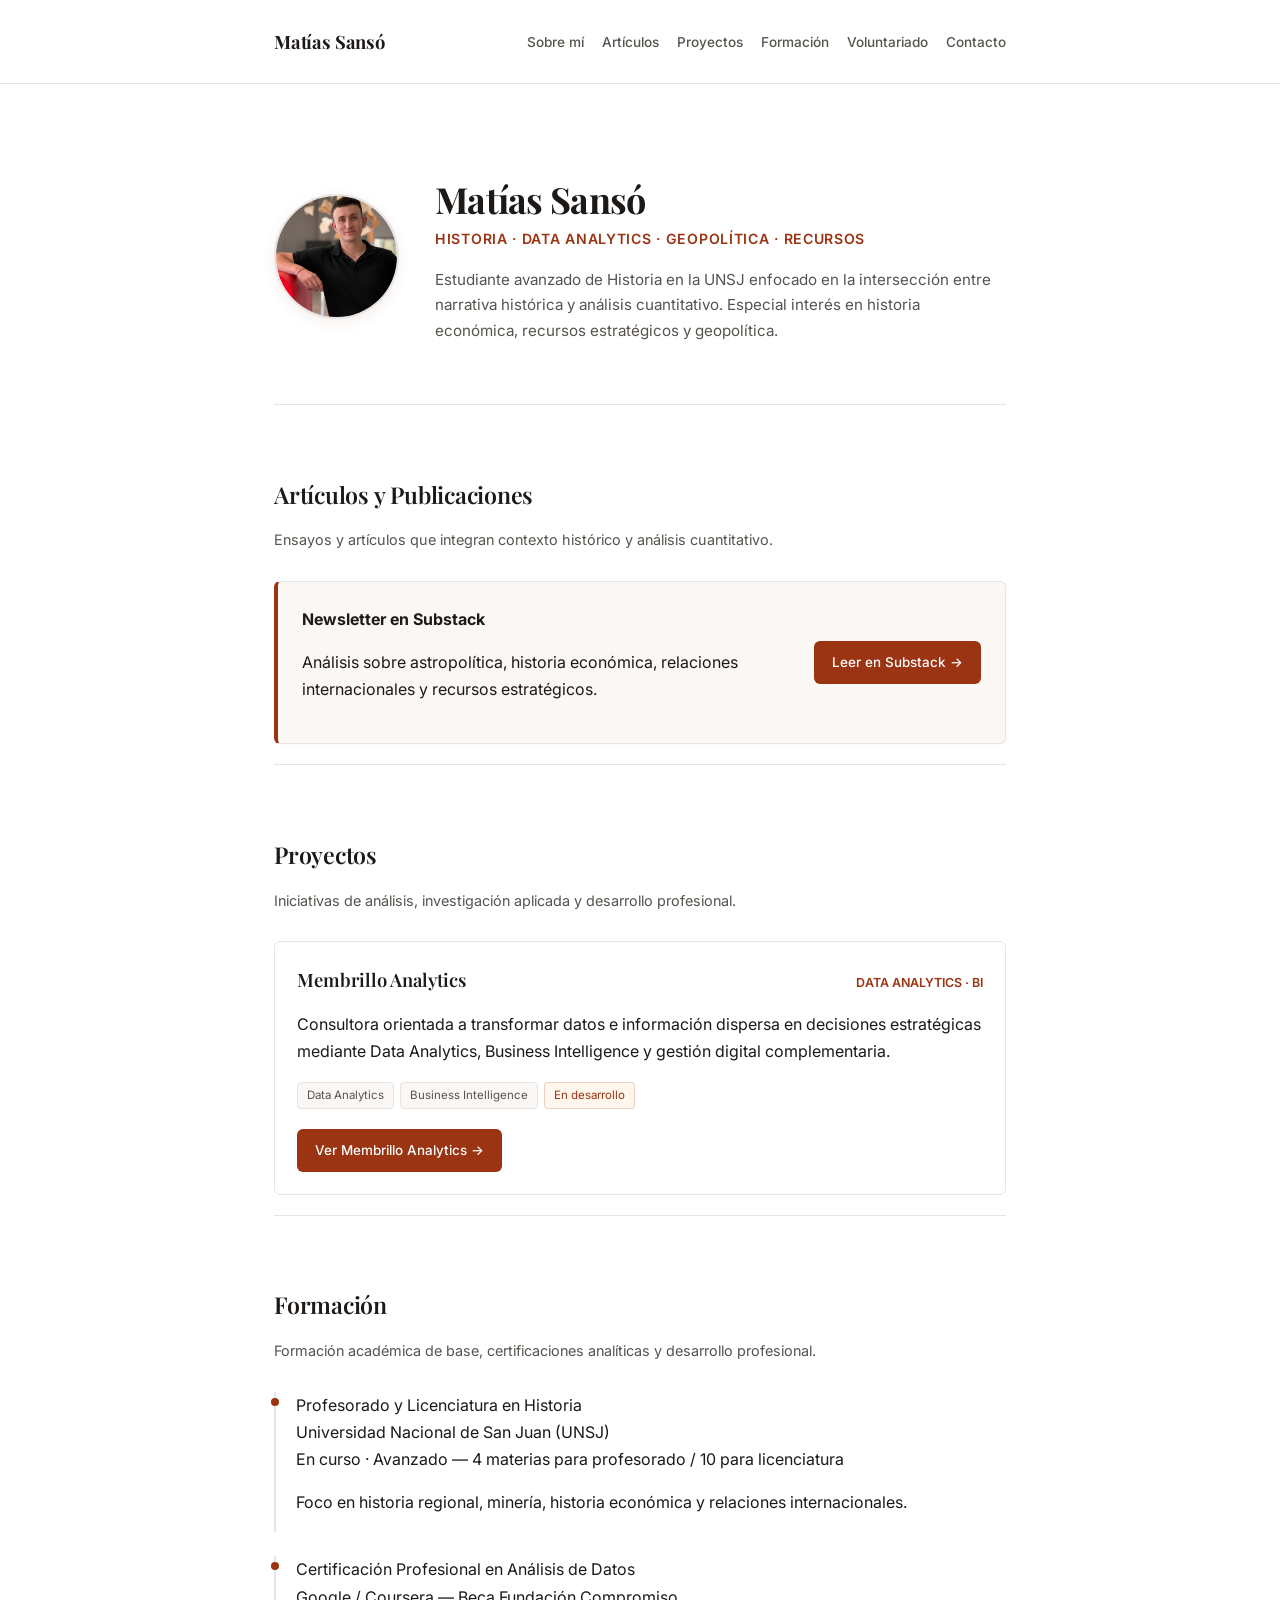
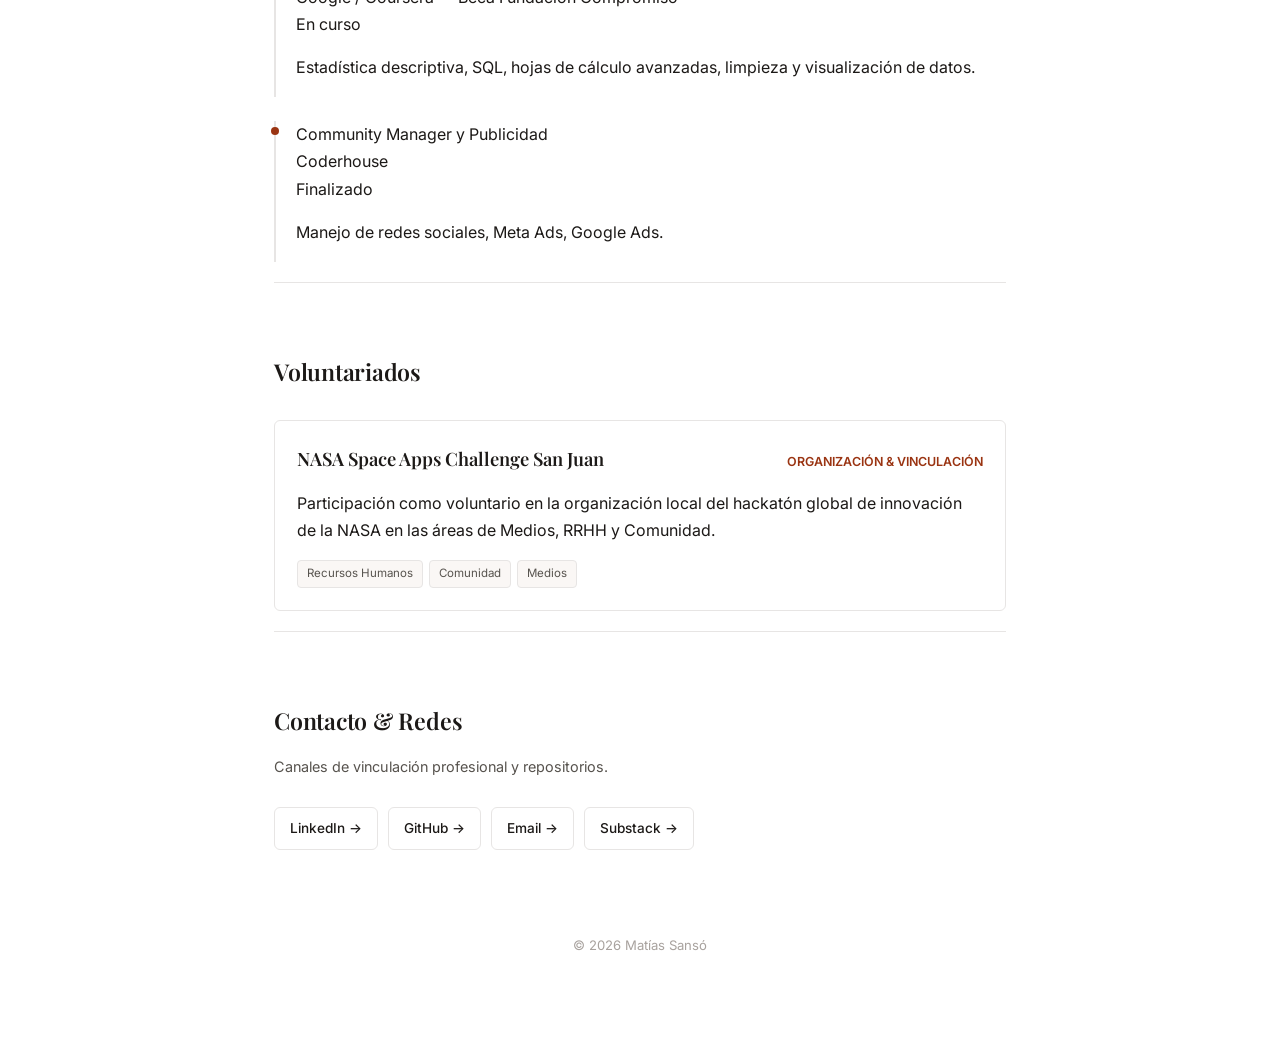
==== commit a9a21810: "Update index.html" ====
--- a/index.html
+++ b/index.html
@@ -37,7 +37,7 @@
 
       <ul class="nav-links" id="navLinks">
         <li><a href="#sobre-mi">Sobre mí</a></li>
-        <li><a href="#articulos">Escritos</a></li>
+        <li><a href="#articulos">Artículos</a></li>
         <li><a href="#proyectos">Proyectos</a></li>
         <li><a href="#cv">Formación</a></li>
         <li><a href="#voluntariado">Voluntariado</a></li>
@@ -67,7 +67,7 @@
   </div>
 </header>
     <section id="articulos" aria-labelledby="articulos-title">
-      <h2 id="articulos-title" class="section-title">Publicaciones & Análisis</h2>
+      <h2 id="articulos-title" class="section-title">Artículos y Publicaciones</h2>
 
       <p class="section-desc">Ensayos y artículos que integran contexto histórico y análisis cuantitativo.</p>
 
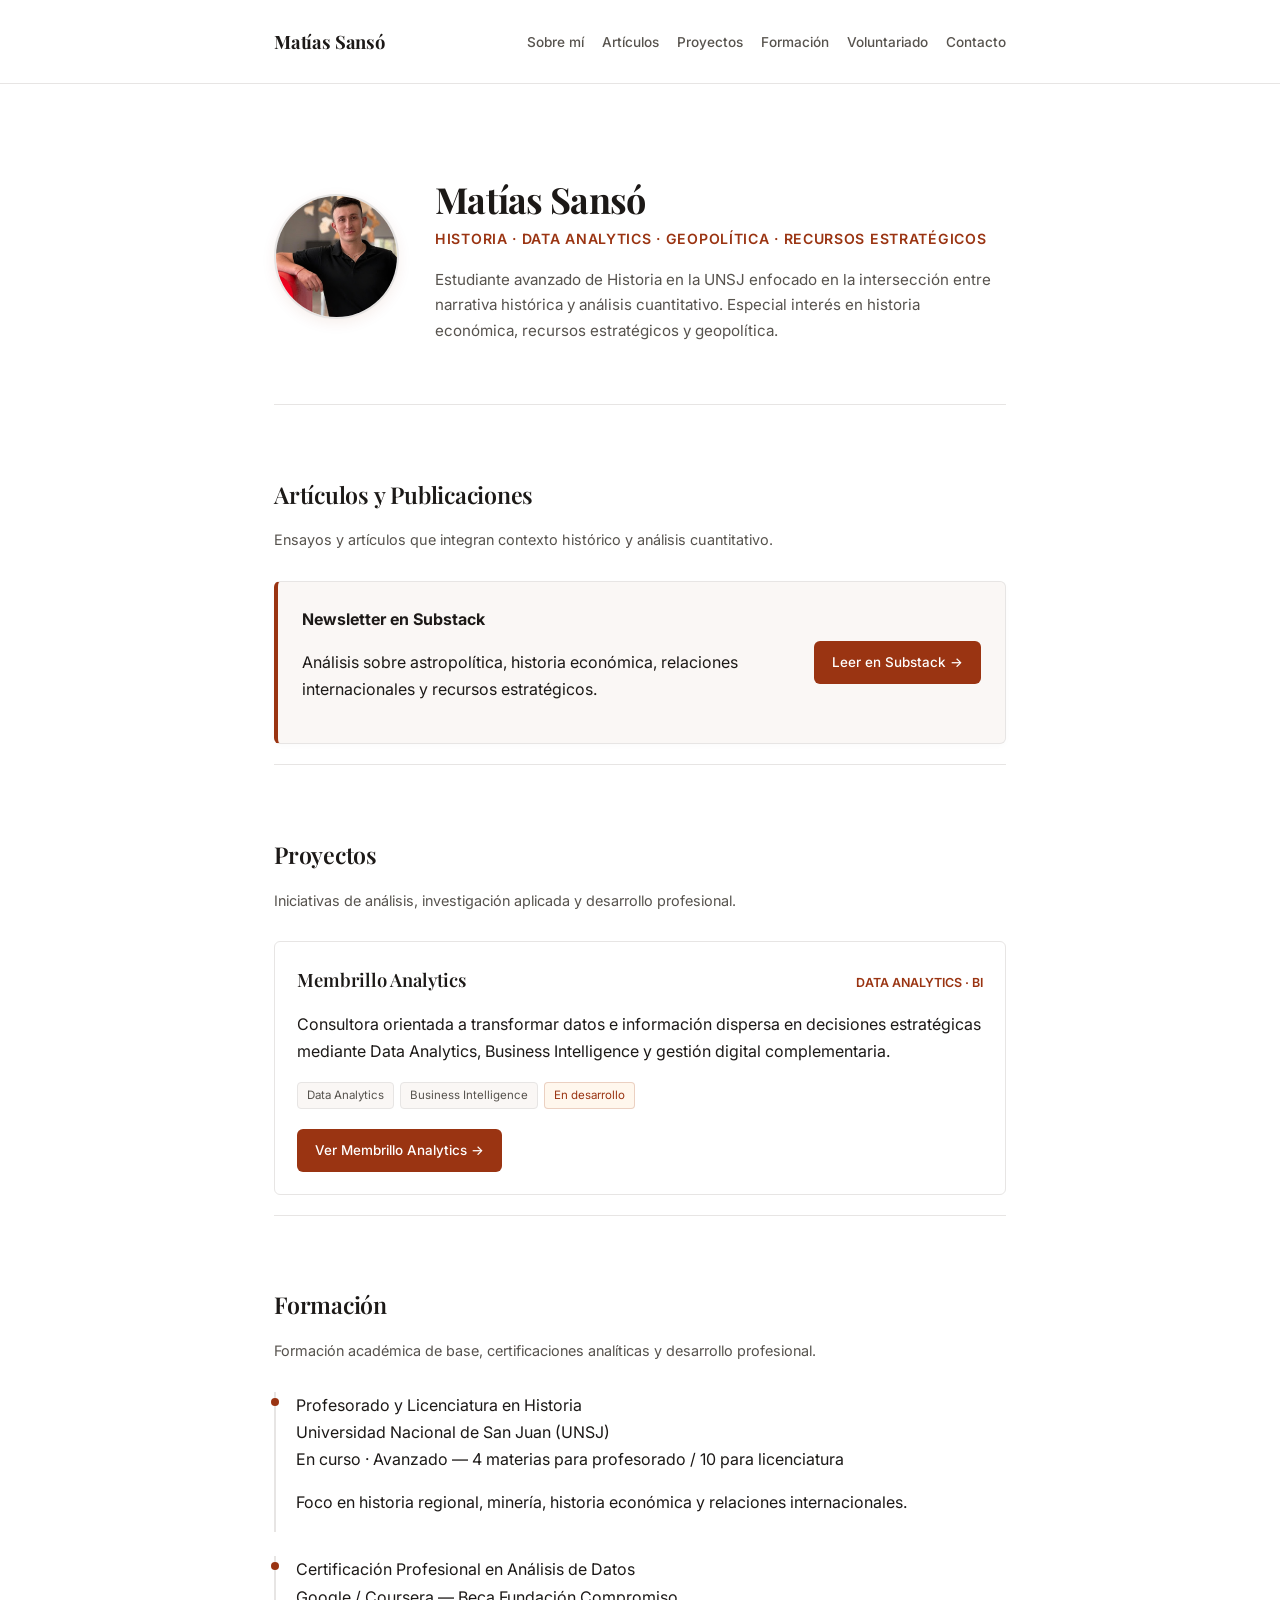
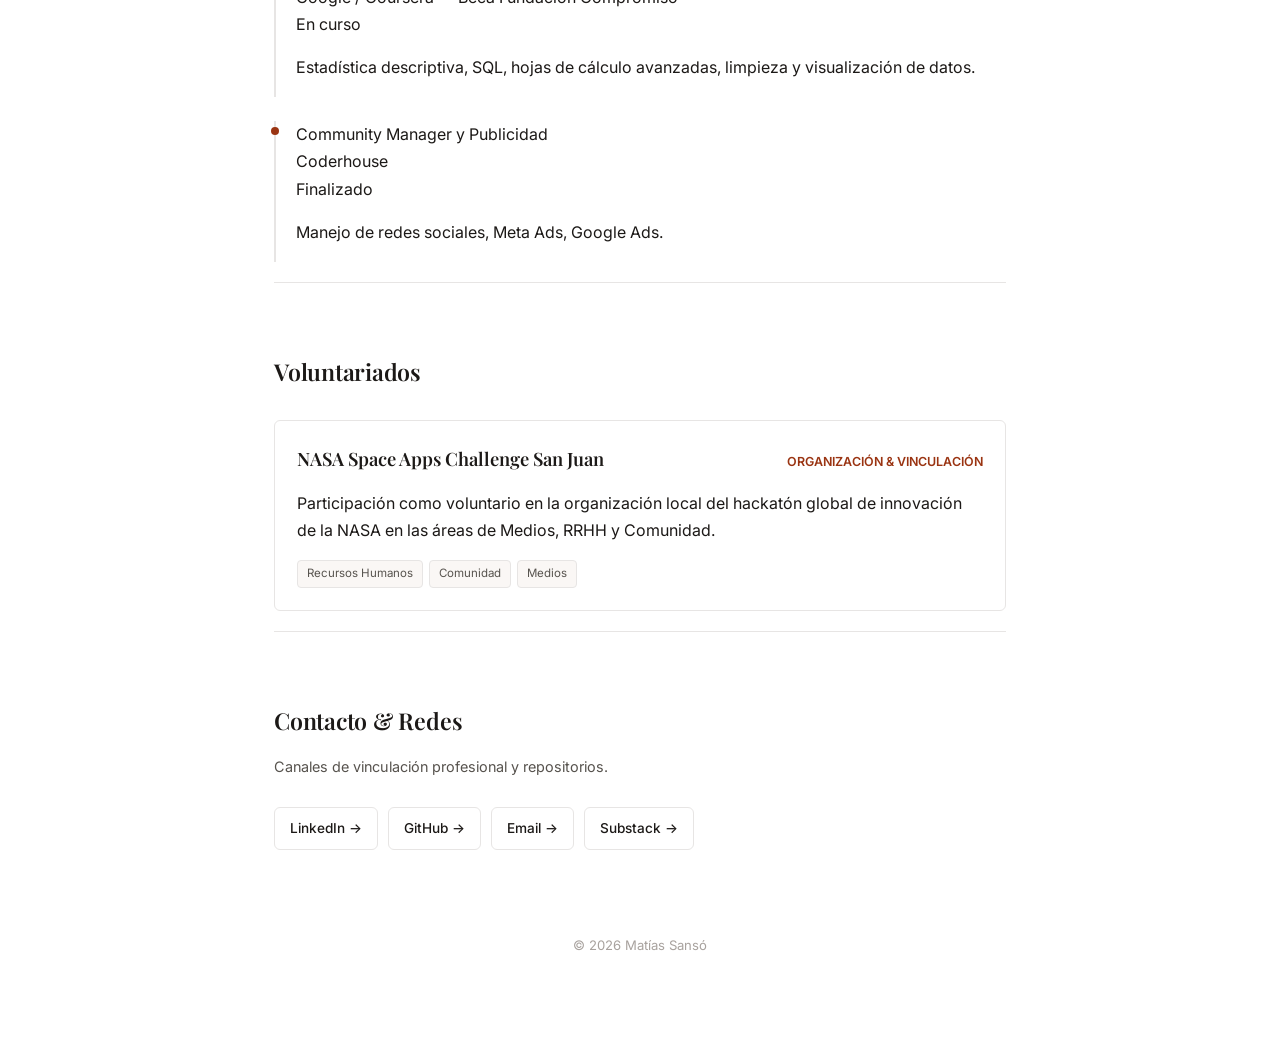
==== commit 43239a3e: "Update headline to include 'Recursos Estratégicos'" ====
--- a/index.html
+++ b/index.html
@@ -60,7 +60,7 @@
 
   <div class="hero-content">
     <h1>Matías Sansó</h1>
-    <div class="headline">Historia · Data Analytics · Geopolítica · Recursos</div>
+    <div class="headline">Historia · Data Analytics · Geopolítica · Recursos Estratégicos</div>
     <p class="hero-text">
       Estudiante avanzado de Historia en la UNSJ enfocado en la intersección entre narrativa histórica y análisis cuantitativo. Especial interés en historia económica, recursos estratégicos y geopolítica.
     </p>
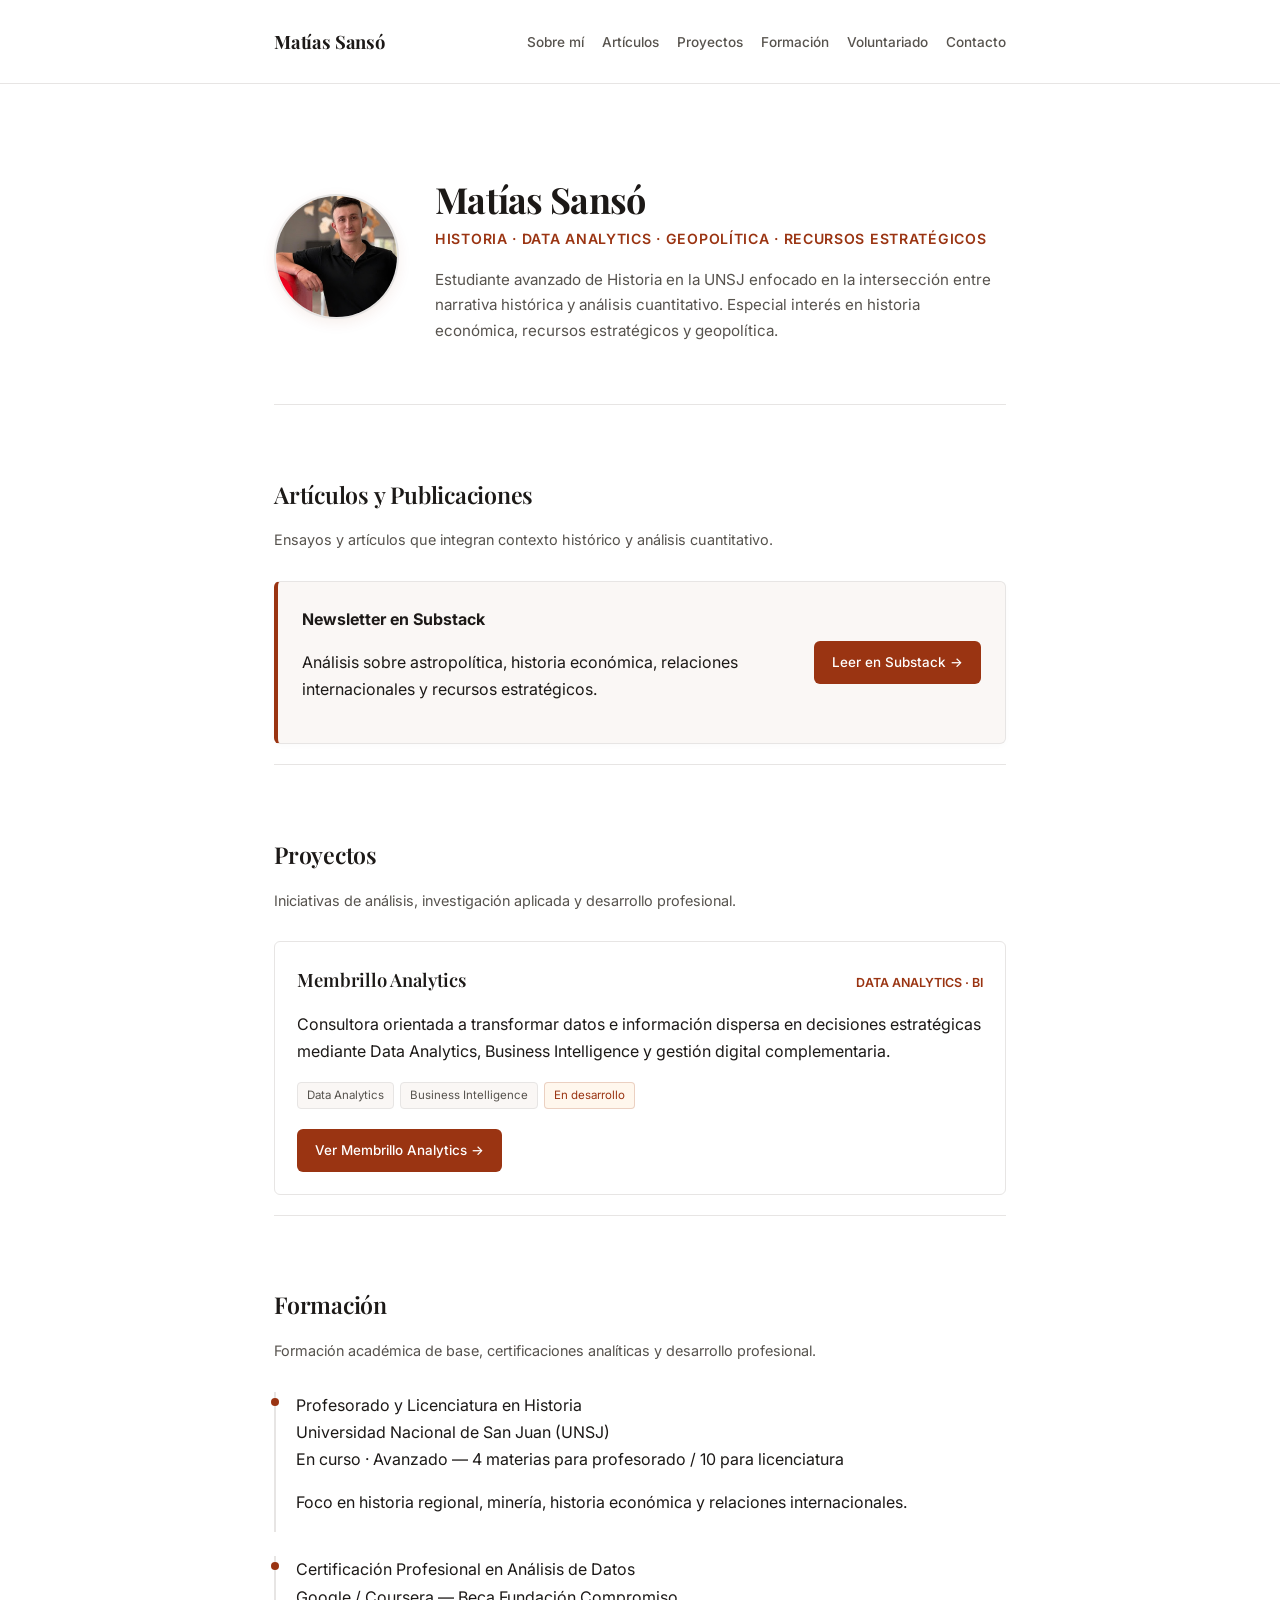
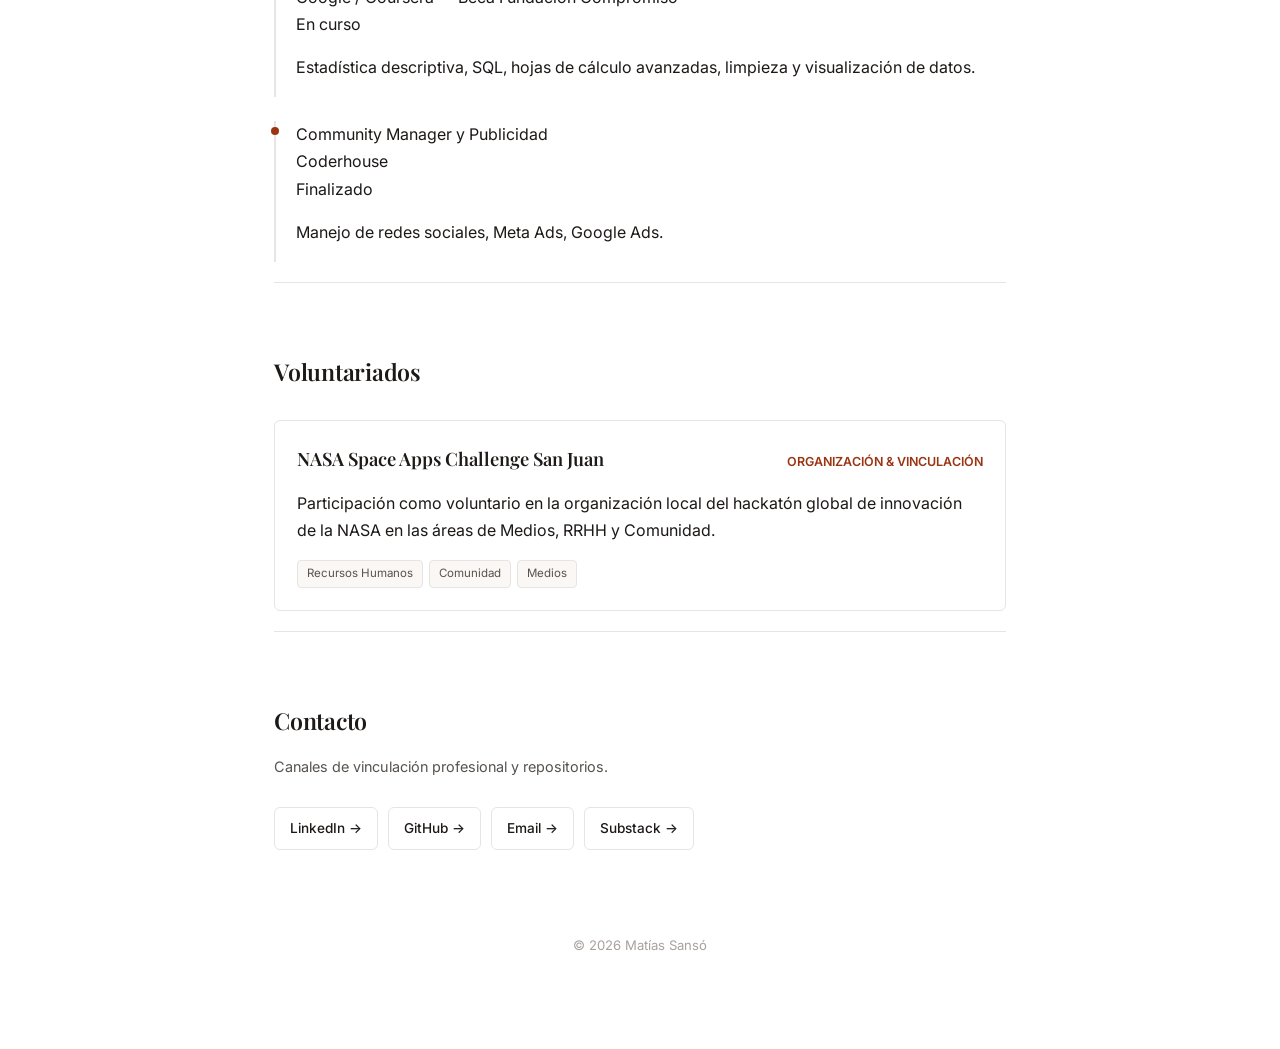
==== commit a4667c82: "Update Contact section title in index.html Removed the word 'Redes' from the Contact section title." ====
--- a/index.html
+++ b/index.html
@@ -162,7 +162,7 @@
     </section>
 
     <section id="contacto" aria-labelledby="contacto-title">
-      <h2 id="contacto-title" class="section-title">Contacto &amp; Redes</h2>
+      <h2 id="contacto-title" class="section-title">Contacto</h2>
       <p class="section-desc">Canales de vinculación profesional y repositorios.</p>
 
       <div class="contact-links" role="navigation" aria-label="Enlaces de contacto">
